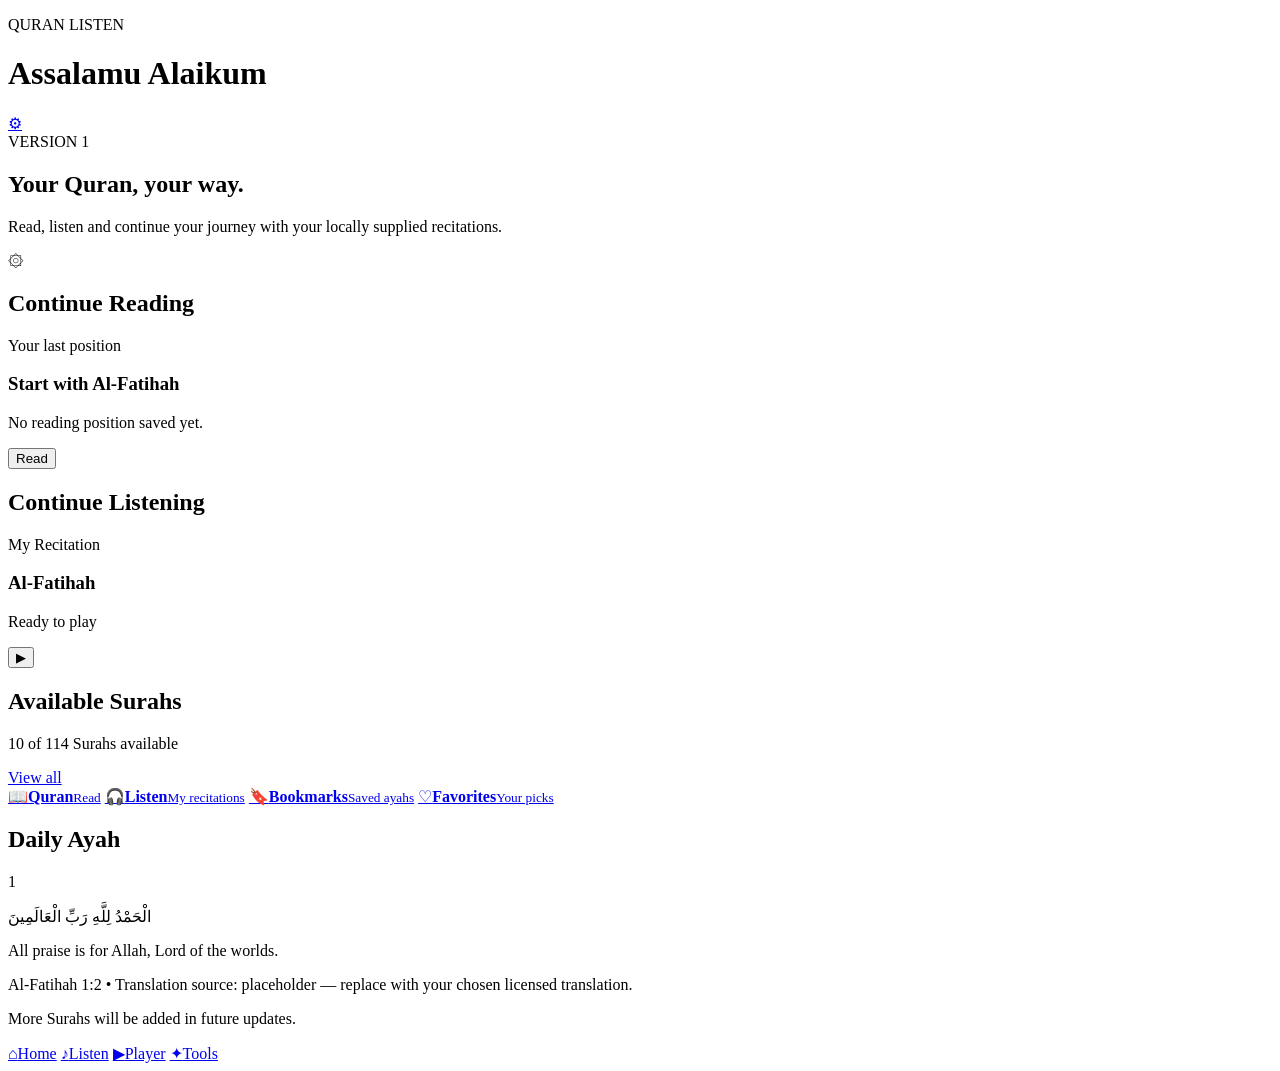
==== index.html @ 50a000ec "Add files via upload" ====
<!doctype html>
<html lang="en">
<head>
  <meta charset="utf-8">
  <meta name="viewport" content="width=device-width,initial-scale=1,viewport-fit=cover">
  <meta name="theme-color" content="#0b1830">
  <meta name="description" content="Quran Listen — a privacy-focused Quran reading and listening PWA.">
  <link rel="manifest" href="./manifest.json">
  <link rel="icon" href="./assets/icons/icon.svg">
  <link rel="stylesheet" href="./css/style.css?v=3">
  <title>Quran Listen</title>
</head>
<body>
  <header class="topbar">
    <div>
      <p class="eyebrow">QURAN LISTEN</p>
      <h1>Assalamu Alaikum</h1>
    </div>
    <a class="icon-btn" href="settings.html" aria-label="Settings">⚙</a>
  </header>

  <main class="page">
    <section class="hero-card">
      <div>
        <span class="badge">VERSION 1</span>
        <h2>Your Quran, your way.</h2>
        <p>Read, listen and continue your journey with your locally supplied recitations.</p>
      </div>
      <div class="hero-mark">۞</div>
    </section>

    <section class="section-head"><h2>Continue Reading</h2></section>
    <article class="card continue-card" id="continueReading">
      <div>
        <span class="muted">Your last position</span>
        <h3 id="lastReadTitle">Start with Al-Fatihah</h3>
        <p id="lastReadMeta">No reading position saved yet.</p>
      </div>
      <button class="primary-btn" id="continueBtn">Read</button>
    </article>

    <section class="section-head"><h2>Continue Listening</h2></section>
    <article class="card audio-card">
      <div>
        <span class="muted">My Recitation</span>
        <h3 id="homeAudioTitle">Al-Fatihah</h3>
        <p id="homeAudioProgress">Ready to play</p>
      </div>
      <button class="play-btn" id="homePlayBtn" aria-label="Play">▶</button>
    </article>

    <section class="section-head">
      <div>
        <h2>Available Surahs</h2>
        <p class="muted">10 of 114 Surahs available</p>
      </div>
      <a href="quran.html" class="text-link">View all</a>
    </section>

    <div class="quick-grid">
      <a class="quick-card" href="quran.html"><span>📖</span><b>Quran</b><small>Read</small></a>
      <a class="quick-card" href="listen.html"><span>🎧</span><b>Listen</b><small>My recitations</small></a>
      <a class="quick-card" href="bookmarks.html"><span>🔖</span><b>Bookmarks</b><small>Saved ayahs</small></a>
      <a class="quick-card" href="favorites.html"><span>♡</span><b>Favorites</b><small>Your picks</small></a>
    </div>

    <section class="section-head"><h2>Daily Ayah</h2></section>
    <article class="card ayah-card">
      <div class="ayah-number">1</div>
      <p class="arabic">الْحَمْدُ لِلَّهِ رَبِّ الْعَالَمِينَ</p>
      <p class="translation">All praise is for Allah, Lord of the worlds.</p>
      <span class="source-note">Al-Fatihah 1:2 • Translation source: placeholder — replace with your chosen licensed translation.</span>
    </article>

    <p class="notice">More Surahs will be added in future updates.</p>
  </main>

  <nav class="bottom-nav" aria-label="Main navigation">
    <a class="active" href="index.html"><span>⌂</span>Home</a>
    <a href="listen.html"><span>♪</span>Listen</a>
    <a class="player-nav" href="player.html"><span>▶</span>Player</a>
    <a href="tools.html"><span>✦</span>Tools</a>
  </nav>
  <script src="./js/app.js"></script>
</body>
</html>
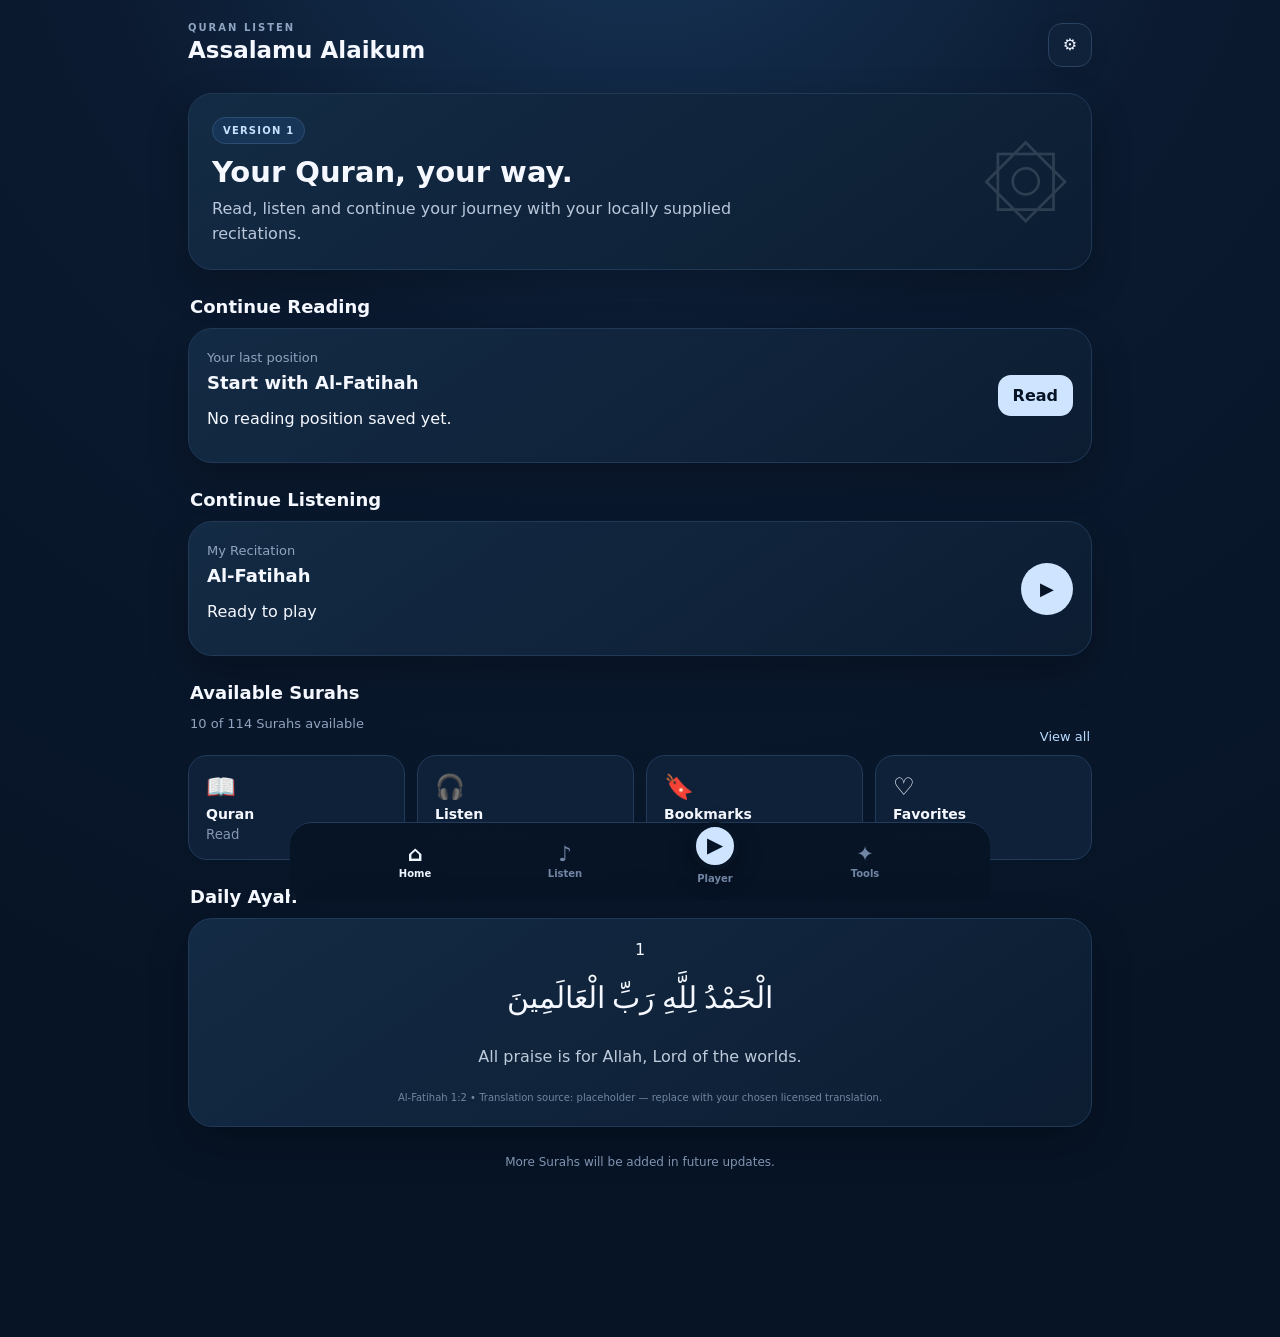
==== commit 77a0dae6: "Update stylesheet link in index.html" ====
--- a/index.html
+++ b/index.html
@@ -7,7 +7,7 @@
   <meta name="description" content="Quran Listen — a privacy-focused Quran reading and listening PWA.">
   <link rel="manifest" href="./manifest.json">
   <link rel="icon" href="./assets/icons/icon.svg">
-  <link rel="stylesheet" href="./css/style.css?v=3">
+  <link rel="stylesheet" href="style.css?v=3">
   <title>Quran Listen</title>
 </head>
 <body>
@@ -83,4 +83,4 @@
   </nav>
   <script src="./js/app.js"></script>
 </body>
-</html>+</html>
--- a/style.css
+++ b/style.css
@@ -0,0 +1,6 @@
+:root{--bg:#071426;--bg2:#0b1b31;--card:#10243d;--card2:#0d2038;--line:#203957;--text:#f5f8ff;--muted:#91a3be;--accent:#cfe5ff;--accent2:#63b9ff;--shadow:0 16px 40px rgba(0,0,0,.24)}
+*{box-sizing:border-box}html{background:var(--bg);scroll-behavior:smooth}body{margin:0;min-height:100vh;background:radial-gradient(circle at 50% -15%,#18385c 0,#0b1a30 34%,#071426 78%);color:var(--text);font-family:Inter,system-ui,-apple-system,BlinkMacSystemFont,"Segoe UI",Roboto,sans-serif;padding-bottom:92px}body.offline:before{content:"Offline mode";position:fixed;z-index:100;top:0;left:0;right:0;text-align:center;background:#8a6b2c;color:#fff;font-size:11px;padding:4px}a{color:inherit;text-decoration:none}button,input,select{font:inherit}button{touch-action:manipulation}
+.topbar{width:min(940px,100%);margin:auto;padding:22px 18px 12px;display:flex;align-items:center;justify-content:space-between;gap:14px}.topbar.compact{padding-top:18px}.topbar h1{font-size:23px;margin:4px 0;font-weight:800}.eyebrow{margin:0;color:#8fa4c2;font-size:10px;letter-spacing:.2em;font-weight:800}.icon-btn{width:44px;height:44px;border:1px solid #2a4261;border-radius:14px;background:#10223a;color:#edf4ff;display:grid;place-items:center;cursor:pointer;box-shadow:0 6px 18px #0002}.icon-btn.small{width:42px;height:42px;border-radius:13px}.back{font-size:38px;line-height:1;color:#c9d7eb}.page{width:min(940px,100%);margin:auto;padding:14px 18px 38px}.hero-card,.card{background:linear-gradient(145deg,rgba(20,43,69,.98),rgba(12,29,50,.98));border:1px solid var(--line);border-radius:24px;box-shadow:var(--shadow)}.hero-card{padding:23px;display:flex;justify-content:space-between;gap:20px;overflow:hidden}.hero-card h2{font-size:29px;line-height:1.1;margin:13px 0 8px}.hero-card p{color:#b9c7da;line-height:1.55;margin:0;max-width:600px}.hero-mark{font-size:88px;opacity:.14;align-self:center}.badge{display:inline-flex;align-items:center;border:1px solid #2c4e74;background:#173556;color:#c8e1ff;border-radius:999px;padding:7px 10px;font-size:10px;font-weight:800;letter-spacing:.12em}.section-head{display:flex;align-items:end;justify-content:space-between;gap:15px;margin:26px 2px 11px}.section-head h2{font-size:18px;margin:0}.muted{color:var(--muted);font-size:13px}.text-link{color:#b9dcff;font-size:13px}.continue-card,.audio-card{padding:18px;display:flex;align-items:center;justify-content:space-between;gap:18px}.card h3{margin:6px 0;font-size:18px}.primary-btn,.secondary-btn{border-radius:13px;padding:11px 15px;cursor:pointer}.primary-btn{border:0;background:var(--accent);color:#071426;font-weight:850}.secondary-btn{background:#162d49;color:#e7f1ff;border:1px solid #2b4565}.play-btn,.main-play{border:0;border-radius:50%;display:grid;place-items:center;cursor:pointer}.play-btn{width:52px;height:52px;flex:0 0 52px;background:var(--accent);color:#071426;font-size:18px}.quick-grid,.tools-grid{display:grid;grid-template-columns:repeat(2,1fr);gap:12px}.quick-card{background:#0f2139;border:1px solid #213b59;border-radius:19px;padding:17px;display:flex;flex-direction:column;gap:5px;transition:transform .18s ease,border-color .18s ease}.quick-card:active{transform:scale(.98)}.quick-card span{font-size:24px}.quick-card b{font-size:14px}.quick-card small{color:#8397b5}.ayah-card{padding:21px;text-align:center}.arabic{direction:rtl;font-family:"Noto Naskh Arabic","Amiri","Scheherazade New",serif;font-size:30px;line-height:2.05;margin:8px 0}.translation{color:#becbdb;line-height:1.55}.source-note{font-size:10px;color:#7185a2}.notice{text-align:center;color:#8194b0;font-size:12px;margin:28px 10px}.bottom-nav{position:fixed;z-index:50;left:0;right:0;bottom:0;height:78px;padding-bottom:env(safe-area-inset-bottom);display:flex;justify-content:center;background:rgba(7,20,38,.96);border-top:1px solid #213a58;backdrop-filter:blur(16px)}.bottom-nav a{width:25%;max-width:150px;display:flex;align-items:center;justify-content:center;flex-direction:column;gap:3px;color:#7186a4;font-size:10px;font-weight:700}.bottom-nav a span{font-size:21px;line-height:1}.bottom-nav a.active{color:#edf5ff}.player-nav span{width:48px;height:48px;margin-top:-18px;border-radius:50%;display:grid!important;place-items:center;background:var(--accent);color:#071426;border:5px solid #071426;box-shadow:0 7px 24px #0005}.list{display:grid;gap:11px}.search-wrap{margin:8px 0 15px}.search-wrap input{width:100%;padding:14px 16px;border-radius:15px;border:1px solid #28415f;background:#0e2038;color:#fff;outline:0}.search-wrap input:focus{border-color:#5ca9e9;box-shadow:0 0 0 3px #4e9ddd22}.surah-card{display:flex;align-items:center;gap:13px;padding:13px;border:1px solid #213b59;background:#0f2139;border-radius:19px}.surah-num{width:46px;height:46px;flex:0 0 46px;border-radius:14px;background:#152d4a;display:grid;place-items:center;color:#b8d6f5;font-size:11px;font-weight:800}.surah-info{min-width:0;flex:1}.surah-info h3{margin:3px 0;font-size:15px}.surah-info p{margin:0;color:#8397b5;font-size:11px}.arabic-small{direction:rtl;color:#e4edfa;font-family:"Noto Naskh Arabic","Amiri",serif;font-size:18px}.card-actions{display:flex;gap:5px}.tabs{display:flex;padding:4px;border-radius:15px;background:#0b1b31;border:1px solid #213a58;margin-bottom:14px}.tab{flex:1;border:0;background:transparent;color:#8093b0;padding:10px;border-radius:11px;font-size:11px;font-weight:850;cursor:pointer}.tab.active{background:#183451;color:#eef6ff}.cover{height:285px;border-radius:28px;background:radial-gradient(circle at 50% 38%,#2a557e 0,#112c4b 45%,#0a192d 76%);border:1px solid #2c4969;display:grid;place-items:center;margin:8px 0 22px;box-shadow:inset 0 0 50px #0003}.cover-symbol{font-size:145px;opacity:.22}.player-page{text-align:center}.player-page .badge{margin-bottom:12px}.arabic-title{direction:rtl;font-family:"Noto Naskh Arabic","Amiri",serif;font-size:38px;margin:5px}.player-page h3{margin:0;font-size:19px}.range{width:100%;margin-top:28px;accent-color:#d8ebff}.time-row{display:flex;justify-content:space-between;color:#8397b5;font-size:11px}.player-controls{display:flex;align-items:center;justify-content:center;gap:14px;margin:24px 0}.control-btn{border:0;background:transparent;color:#e0eaf7;font-size:24px;width:42px;height:42px;border-radius:50%;cursor:pointer}.control-btn.active{color:#7fc4ff;background:#173554}.main-play{width:74px;height:74px;background:var(--accent);color:#071426;font-size:22px;box-shadow:0 9px 28px #0004}.player-actions{display:flex;justify-content:center;gap:7px;flex-wrap:wrap}.tasbih{text-align:center;margin-bottom:15px}.counter{font-size:64px;font-weight:850;margin:20px}.tasbih-btn{width:150px;height:150px;border-radius:50%;border:1px solid #31577d;background:#173858;color:white;font-size:24px;font-weight:800;cursor:pointer;display:block;margin:0 auto 18px;box-shadow:0 16px 40px #0003}.settings-card{padding:18px;margin-bottom:13px}.settings-card h2{font-size:16px;margin-top:0}.settings-card label{display:block;color:#afbed3;font-size:13px;margin:15px 0}.settings-card select{width:100%;margin-top:8px;padding:12px;background:#0b1b31;border:1px solid #29415f;color:#fff;border-radius:12px}.settings-card input[type=range]{width:100%;margin-top:10px}.check input{margin-right:8px}.settings-links{display:grid}.settings-links a{padding:14px 0;border-bottom:1px solid #203754;color:#cfe0f5}.prose{line-height:1.7}.prose h2{font-size:18px;margin-top:25px}.prose p,.prose li{color:#b6c4d7}.inline-btn{display:inline-block}.empty{text-align:center;color:#92a5bf}.coming{opacity:.72}.theme-light{--bg:#f3f6fa;--bg2:#fff;--card:#fff;--card2:#f8fafc;--line:#d9e2ed;--text:#102038;--muted:#5d6d82}
+html[data-theme="light"]{--bg:#eef3f8;--bg2:#fff;--card:#fff;--card2:#f7f9fc;--line:#d7e0eb;--text:#102038;--muted:#607086}html[data-theme="light"] body{background:linear-gradient(180deg,#edf4fa,#f8fafc);color:var(--text)}html[data-theme="light"] .hero-card,html[data-theme="light"] .card{background:#fff;box-shadow:0 12px 30px rgba(24,48,78,.09)}html[data-theme="light"] .surah-card,html[data-theme="light"] .quick-card,html[data-theme="light"] .audio-card{background:#fff;border-color:#d9e3ee}html[data-theme="light"] .bottom-nav{background:rgba(255,255,255,.96);border-color:#d9e2ed}html[data-theme="light"] .bottom-nav a{color:#718096}html[data-theme="light"] .bottom-nav a.active{color:#102038}html[data-theme="light"] .player-nav span{border-color:#fff}html[data-theme="light"] .search-wrap input,html[data-theme="light"] .settings-card select{background:#fff;color:#102038}
+@media(min-width:700px){.quick-grid,.tools-grid{grid-template-columns:repeat(4,1fr)}.bottom-nav{left:50%;right:auto;transform:translateX(-50%);width:min(700px,100%);border-radius:22px 22px 0 0}.page{padding-bottom:48px}}
+@media(max-width:420px){.hero-card h2{font-size:25px}.hero-mark{font-size:65px}.cover{height:245px}.player-controls{gap:8px}.arabic-title{font-size:34px}}
